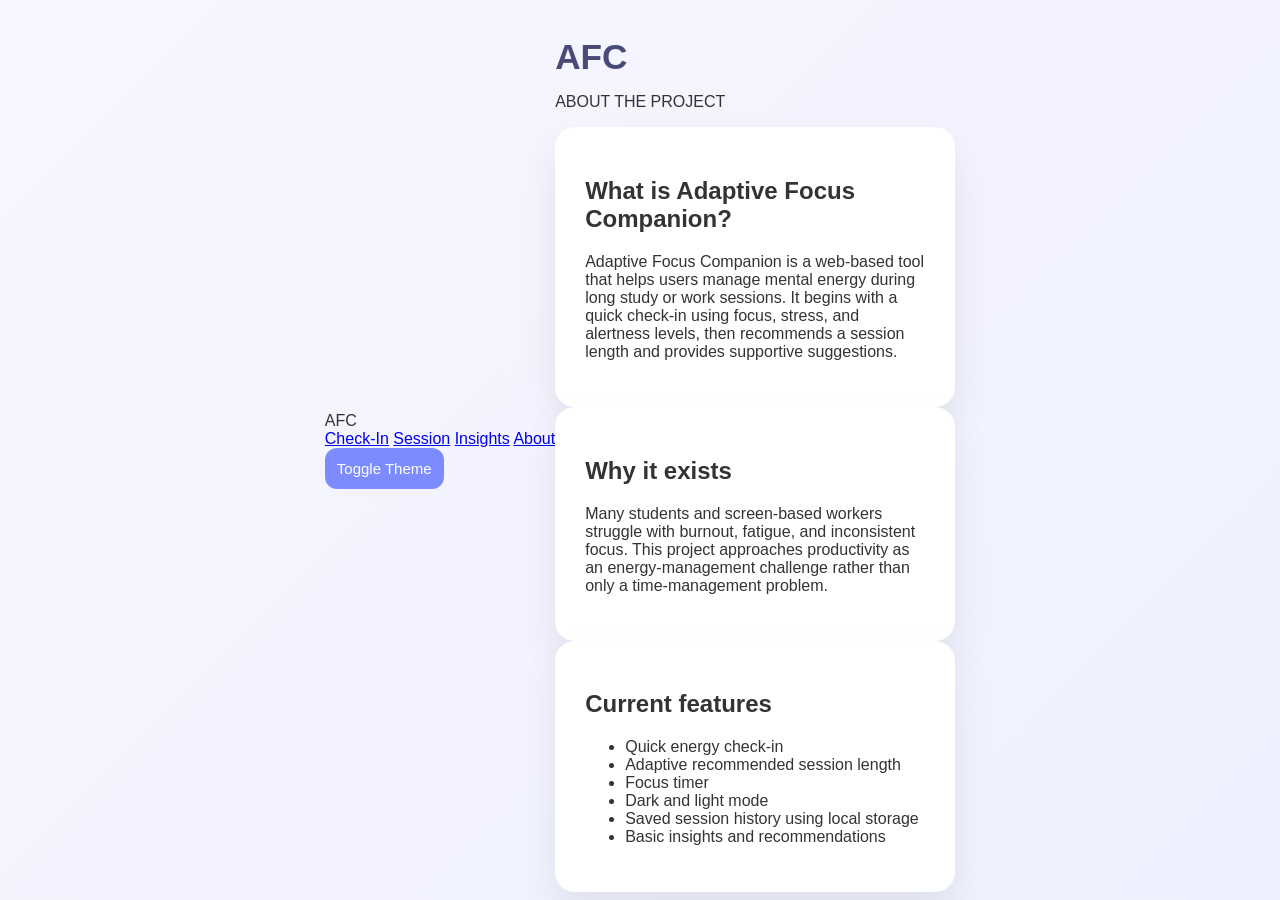
==== about.html @ d0fed510 "Add about page with project description and current features" ====
<!DOCTYPE html>
<html lang="en">
<head>
  <meta charset="UTF-8" />
  <meta name="viewport" content="width=device-width, initial-scale=1.0" />
  <title>AFC | About</title>
  <link rel="preconnect" href="https://fonts.googleapis.com">
  <link rel="preconnect" href="https://fonts.gstatic.com" crossorigin>
  <link href="https://fonts.googleapis.com/css2?family=Cormorant+Garamond:wght@500;600&family=Inter:wght@300;400;500;600&display=swap" rel="stylesheet">
  <link rel="stylesheet" href="style.css" />
</head>
<body>
  <header class="topbar">
    <div class="brand">AFC</div>
    <nav class="nav">
      <a href="index.html">Check-In</a>
      <a href="dashboard.html">Session</a>
      <a href="insights.html">Insights</a>
      <a href="about.html" class="active">About</a>
    </nav>
    <button id="themeToggle" class="theme-btn">Toggle Theme</button>
  </header>

  <main class="page-shell">
    <section class="panel">
      <h1>AFC</h1>
      <p class="eyebrow">ABOUT THE PROJECT</p>

      <div class="about-layout">
        <div class="card">
          <h2>What is Adaptive Focus Companion?</h2>
          <p>
            Adaptive Focus Companion is a web-based tool that helps users manage mental energy during long study or work sessions.
            It begins with a quick check-in using focus, stress, and alertness levels, then recommends a session length and provides
            supportive suggestions.
          </p>
        </div>

        <div class="card">
          <h2>Why it exists</h2>
          <p>
            Many students and screen-based workers struggle with burnout, fatigue, and inconsistent focus. This project approaches
            productivity as an energy-management challenge rather than only a time-management problem.
          </p>
        </div>

        <div class="card">
          <h2>Current features</h2>
          <ul class="simple-list">
            <li>Quick energy check-in</li>
            <li>Adaptive recommended session length</li>
            <li>Focus timer</li>
            <li>Dark and light mode</li>
            <li>Saved session history using local storage</li>
            <li>Basic insights and recommendations</li>
          </ul>
        </div>
      </div>
    </section>
  </main>

  <script src="script.js"></script>
</body>
</html>
---- style.css ----
body {
    margin: 0;
    font-family: -apple-system, BlinkMacSystemFont, "Segoe UI", sans-serif;
    background: linear-gradient(135deg, #f8f6ff, #eef1ff);
    min-height: 100vh;
    display: flex;
    align-items: center;
    justify-content: center;
    color: #333;
}

.app {
    text-align: center;
    padding: 20px;
}

h1 {
    margin-bottom: 8px;
    color: #4a4a7a;
    font-size: 2.2rem;
}

.subtitle {
    color: #777;
    margin-bottom: 25px;
    font-size: 1rem;
}

.card {
    background: white;
    padding: 30px;
    border-radius: 20px;
    width: 340px;
    box-shadow: 0 20px 40px rgba(0, 0, 0, 0.08);
    text-align: left;
}

.slider-group {
    margin-bottom: 18px;
}

.label-row {
    display: flex;
    justify-content: space-between;
    align-items: center;
    margin-bottom: 6px;
}

label {
    font-weight: 600;
    color: #555;
}

.label-row span {
    font-size: 14px;
    color: #7c8cff;
    font-weight: 600;
}

input[type="range"] {
    width: 100%;
    cursor: pointer;
}

.info-box {
    background: #f6f7ff;
    border-radius: 14px;
    padding: 14px;
    margin-top: 20px;
    margin-bottom: 20px;
}

.info-box p {
    margin: 6px 0;
    color: #555;
    font-size: 14px;
    line-height: 1.4;
}

.button-group {
    display: flex;
    gap: 10px;
    margin-top: 10px;
}

button {
    flex: 1;
    padding: 12px;
    border: none;
    border-radius: 12px;
    background: #7c8cff;
    color: white;
    font-size: 15px;
    cursor: pointer;
    transition: 0.2s;
}

button:hover {
    background: #6676ff;
}

.secondary-btn {
    background: #dcdffb;
    color: #4a4a7a;
}

.secondary-btn:hover {
    background: #cfd5ff;
}

#timer {
    font-size: 48px;
    margin-top: 25px;
    font-weight: 700;
    color: #4a4a7a;
    text-align: center;
}

.status {
    margin-top: 12px;
    text-align: center;
    color: #666;
    font-size: 14px;
}

@media (max-width: 420px) {
    .card {
        width: 100%;
        max-width: 320px;
        padding: 22px;
    }

    h1 {
        font-size: 1.8rem;
    }

    #timer {
        font-size: 40px;
    }
}
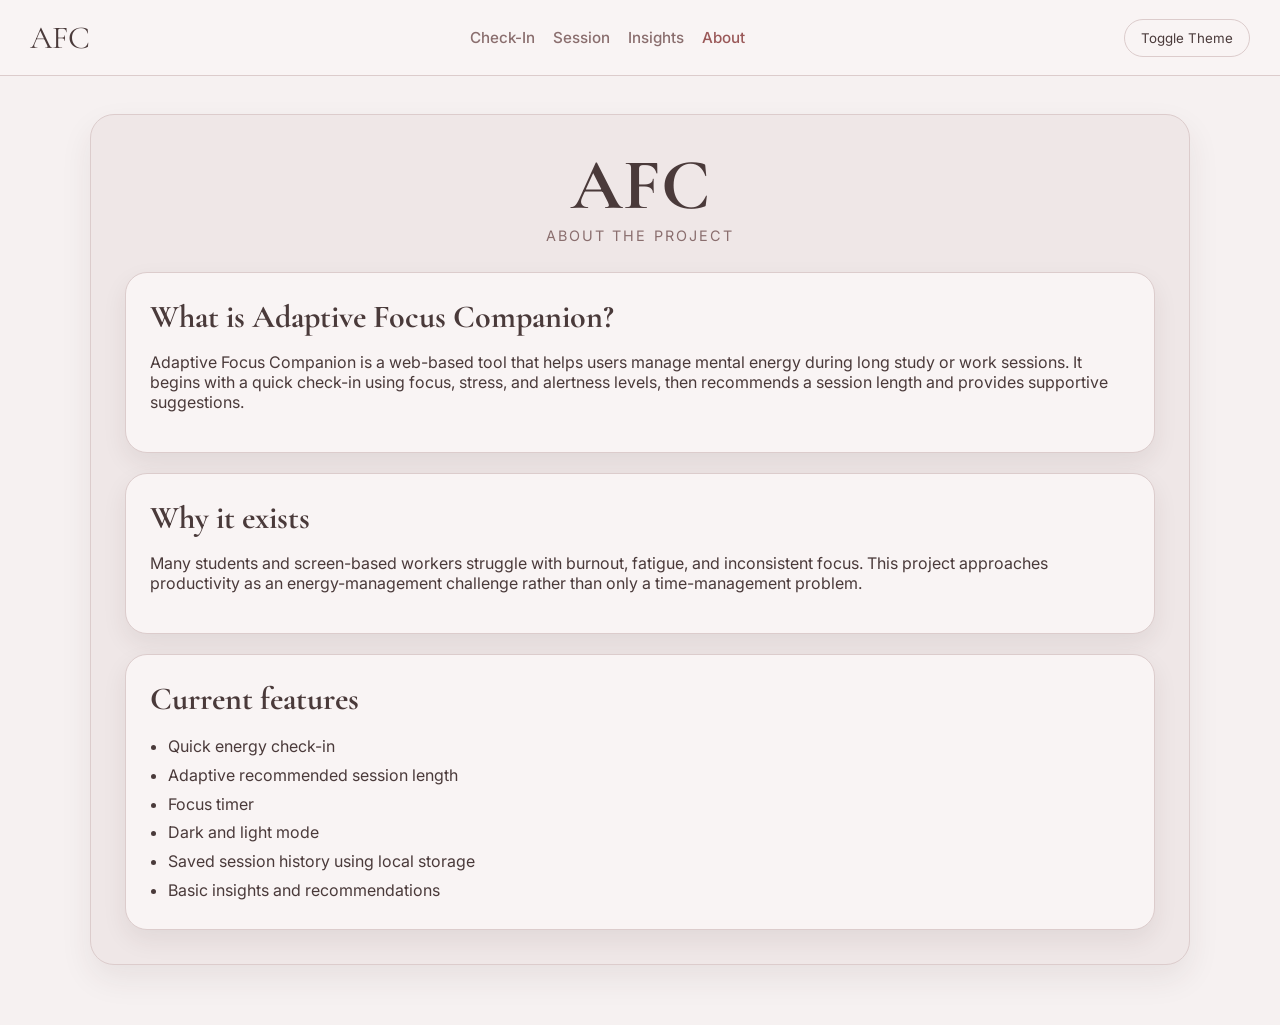
==== commit 90ee79b7: "Rewrite site and remove minimal mode bug" ====
--- a/about.html
+++ b/about.html
@@ -18,7 +18,7 @@
       <a href="insights.html">Insights</a>
       <a href="about.html" class="active">About</a>
     </nav>
-    <button id="themeToggle" class="theme-btn">Toggle Theme</button>
+    <button id="themeToggle" class="theme-btn" type="button">Toggle Theme</button>
   </header>
 
   <main class="page-shell">
--- a/style.css
+++ b/style.css
@@ -1,140 +1,385 @@
+:root {
+  --bg: #f6f1f1;
+  --panel: #efe7e7;
+  --card: #f9f4f4;
+  --text: #4a3a3a;
+  --muted: #8a6e6e;
+  --accent: #9a5858;
+  --accent-dark: #824747;
+  --border: #dccccc;
+  --shadow: rgba(70, 40, 40, 0.08);
+}
+
+body.dark-mode {
+  --bg: #1e1919;
+  --panel: #2a2323;
+  --card: #342b2b;
+  --text: #f2e9e9;
+  --muted: #cdb6b6;
+  --accent: #d08d8d;
+  --accent-dark: #b57575;
+  --border: #4d3d3d;
+  --shadow: rgba(0, 0, 0, 0.28);
+}
+
+* {
+  box-sizing: border-box;
+}
+
 body {
-    margin: 0;
-    font-family: -apple-system, BlinkMacSystemFont, "Segoe UI", sans-serif;
-    background: linear-gradient(135deg, #f8f6ff, #eef1ff);
-    min-height: 100vh;
-    display: flex;
-    align-items: center;
-    justify-content: center;
-    color: #333;
-}
-
-.app {
-    text-align: center;
-    padding: 20px;
+  margin: 0;
+  background: var(--bg);
+  color: var(--text);
+  font-family: "Inter", sans-serif;
+}
+
+h1,
+h2,
+h3,
+.brand {
+  font-family: "Cormorant Garamond", serif;
+}
+
+.topbar {
+  display: flex;
+  align-items: center;
+  justify-content: space-between;
+  gap: 18px;
+  padding: 18px 30px;
+  background: var(--card);
+  border-bottom: 1px solid var(--border);
+  position: sticky;
+  top: 0;
+  z-index: 10;
+}
+
+.brand {
+  font-size: 2rem;
+}
+
+.nav {
+  display: flex;
+  gap: 18px;
+  flex-wrap: wrap;
+}
+
+.nav a {
+  text-decoration: none;
+  color: var(--muted);
+  font-weight: 500;
+  font-size: 0.95rem;
+}
+
+.nav a.active,
+.nav a:hover {
+  color: var(--accent);
+}
+
+.theme-btn,
+.primary-btn,
+.secondary-btn {
+  border: none;
+  border-radius: 999px;
+  cursor: pointer;
+  font-family: inherit;
+  transition: 0.2s ease;
+}
+
+.theme-btn {
+  padding: 10px 16px;
+  background: transparent;
+  border: 1px solid var(--border);
+  color: var(--text);
+}
+
+.primary-btn {
+  padding: 13px 22px;
+  background: var(--accent);
+  color: white;
+}
+
+.primary-btn:hover {
+  background: var(--accent-dark);
+}
+
+.secondary-btn {
+  padding: 13px 22px;
+  background: transparent;
+  border: 1px solid var(--border);
+  color: var(--text);
+}
+
+.secondary-btn:hover,
+.theme-btn:hover {
+  background: rgba(255, 255, 255, 0.08);
+}
+
+.page-shell {
+  display: flex;
+  justify-content: center;
+  padding: 38px 20px 60px;
+}
+
+.panel {
+  width: 100%;
+  max-width: 1100px;
+  background: var(--panel);
+  border: 1px solid var(--border);
+  border-radius: 24px;
+  padding: 34px;
+  box-shadow: 0 14px 32px var(--shadow);
+}
+
+.panel-checkin {
+  max-width: 760px;
 }
 
 h1 {
-    margin-bottom: 8px;
-    color: #4a4a7a;
-    font-size: 2.2rem;
-}
-
-.subtitle {
-    color: #777;
-    margin-bottom: 25px;
-    font-size: 1rem;
-}
-
-.card {
-    background: white;
-    padding: 30px;
-    border-radius: 20px;
-    width: 340px;
-    box-shadow: 0 20px 40px rgba(0, 0, 0, 0.08);
-    text-align: left;
+  margin: 0;
+  font-size: 4.5rem;
+  text-align: center;
+  line-height: 1;
+}
+
+.eyebrow {
+  text-align: center;
+  letter-spacing: 0.14em;
+  color: var(--muted);
+  font-size: 0.9rem;
+  margin: 6px 0 28px;
+}
+
+.content-block,
+.card,
+.wide-card {
+  background: var(--card);
+  border: 1px solid var(--border);
+  border-radius: 22px;
+  padding: 24px;
+  box-shadow: 0 10px 24px var(--shadow);
+}
+
+.content-block + .content-block {
+  margin-top: 20px;
+}
+
+.content-block h2,
+.card h2,
+.wide-card h2 {
+  margin: 0 0 14px;
+  font-size: 2rem;
 }
 
 .slider-group {
-    margin-bottom: 18px;
-}
-
-.label-row {
-    display: flex;
-    justify-content: space-between;
-    align-items: center;
-    margin-bottom: 6px;
-}
-
-label {
-    font-weight: 600;
-    color: #555;
-}
-
-.label-row span {
-    font-size: 14px;
-    color: #7c8cff;
-    font-weight: 600;
+  margin-bottom: 22px;
+}
+
+.slider-head {
+  display: flex;
+  align-items: center;
+  justify-content: space-between;
+  margin-bottom: 8px;
+}
+
+.slider-head label {
+  font-weight: 600;
+}
+
+.slider-head span {
+  color: var(--accent);
+  font-weight: 600;
 }
 
 input[type="range"] {
-    width: 100%;
-    cursor: pointer;
-}
-
-.info-box {
-    background: #f6f7ff;
-    border-radius: 14px;
-    padding: 14px;
-    margin-top: 20px;
-    margin-bottom: 20px;
-}
-
-.info-box p {
-    margin: 6px 0;
-    color: #555;
-    font-size: 14px;
-    line-height: 1.4;
-}
-
-.button-group {
-    display: flex;
-    gap: 10px;
-    margin-top: 10px;
-}
-
-button {
-    flex: 1;
-    padding: 12px;
-    border: none;
-    border-radius: 12px;
-    background: #7c8cff;
-    color: white;
-    font-size: 15px;
-    cursor: pointer;
-    transition: 0.2s;
-}
-
-button:hover {
-    background: #6676ff;
-}
-
-.secondary-btn {
-    background: #dcdffb;
-    color: #4a4a7a;
-}
-
-.secondary-btn:hover {
-    background: #cfd5ff;
-}
-
-#timer {
-    font-size: 48px;
-    margin-top: 25px;
-    font-weight: 700;
-    color: #4a4a7a;
-    text-align: center;
-}
-
-.status {
-    margin-top: 12px;
-    text-align: center;
-    color: #666;
-    font-size: 14px;
-}
-
-@media (max-width: 420px) {
-    .card {
-        width: 100%;
-        max-width: 320px;
-        padding: 22px;
-    }
-
-    h1 {
-        font-size: 1.8rem;
-    }
-
-    #timer {
-        font-size: 40px;
-    }
+  width: 100%;
+  accent-color: var(--accent);
+}
+
+.slider-note,
+.small-text,
+.support-text {
+  color: var(--muted);
+  line-height: 1.6;
+  margin-top: 8px;
+}
+
+.recommendation-time {
+  margin: 0 0 8px;
+  font-size: 2rem;
+  color: var(--accent);
+  font-weight: 700;
+}
+
+.suggestion-box {
+  margin-top: 18px;
+  padding-top: 16px;
+  border-top: 1px solid var(--border);
+}
+
+.suggestion-box h3 {
+  margin: 0 0 10px;
+  font-size: 1.4rem;
+}
+
+.suggestion-box ul,
+.simple-list {
+  margin: 0;
+  padding-left: 18px;
+  line-height: 1.8;
+}
+
+.button-row {
+  display: flex;
+  gap: 12px;
+  margin-top: 22px;
+  flex-wrap: wrap;
+}
+
+.small-gap {
+  justify-content: center;
+}
+
+.dashboard-grid {
+  display: grid;
+  grid-template-columns: repeat(3, 1fr);
+  gap: 20px;
+}
+
+.center-card {
+  text-align: center;
+}
+
+.large-stat {
+  font-size: 2.8rem;
+  color: var(--accent);
+  margin: 12px 0;
+}
+
+.timer-display {
+  font-size: 3.6rem;
+  font-weight: 700;
+  color: var(--accent);
+  margin: 10px 0 8px;
+}
+
+.state-tags {
+  display: flex;
+  flex-wrap: wrap;
+  gap: 10px;
+  margin-bottom: 18px;
+}
+
+.state-tag {
+  display: inline-block;
+  padding: 8px 14px;
+  border-radius: 999px;
+  background: var(--panel);
+  border: 1px solid var(--border);
+  color: var(--accent);
+  font-weight: 600;
+}
+
+.fake-chart {
+  position: relative;
+  height: 220px;
+  margin: 16px 0 6px;
+}
+
+.axis-y,
+.axis-x {
+  position: absolute;
+  background: var(--accent);
+}
+
+.axis-y {
+  left: 22px;
+  bottom: 22px;
+  width: 6px;
+  height: 150px;
+}
+
+.axis-x {
+  left: 22px;
+  bottom: 22px;
+  width: 180px;
+  height: 6px;
+}
+
+.chart-line {
+  position: absolute;
+  left: 52px;
+  bottom: 52px;
+  width: 150px;
+  height: 70px;
+  border-bottom: 8px solid var(--muted);
+  border-left: 8px solid transparent;
+  border-radius: 40px;
+  transform: skewX(-25deg);
+}
+
+.stats-list p {
+  margin: 10px 0;
+}
+
+.wide-card {
+  margin-top: 22px;
+}
+
+.wide-card-head {
+  display: flex;
+  align-items: center;
+  justify-content: space-between;
+  gap: 20px;
+  flex-wrap: wrap;
+}
+
+.history-list {
+  display: grid;
+  gap: 12px;
+  margin-top: 18px;
+}
+
+.history-item {
+  background: var(--card);
+  border: 1px solid var(--border);
+  border-radius: 16px;
+  padding: 14px;
+}
+
+.history-item p {
+  margin: 6px 0;
+}
+
+.about-layout {
+  display: grid;
+  gap: 20px;
+}
+
+@media (max-width: 900px) {
+  .dashboard-grid {
+    grid-template-columns: 1fr;
+  }
+}
+
+@media (max-width: 700px) {
+  .topbar {
+    flex-direction: column;
+    align-items: flex-start;
+  }
+
+  .nav {
+    gap: 12px;
+  }
+
+  .panel {
+    padding: 24px;
+  }
+
+  h1 {
+    font-size: 3.2rem;
+  }
+
+  .timer-display {
+    font-size: 2.8rem;
+  }
 }
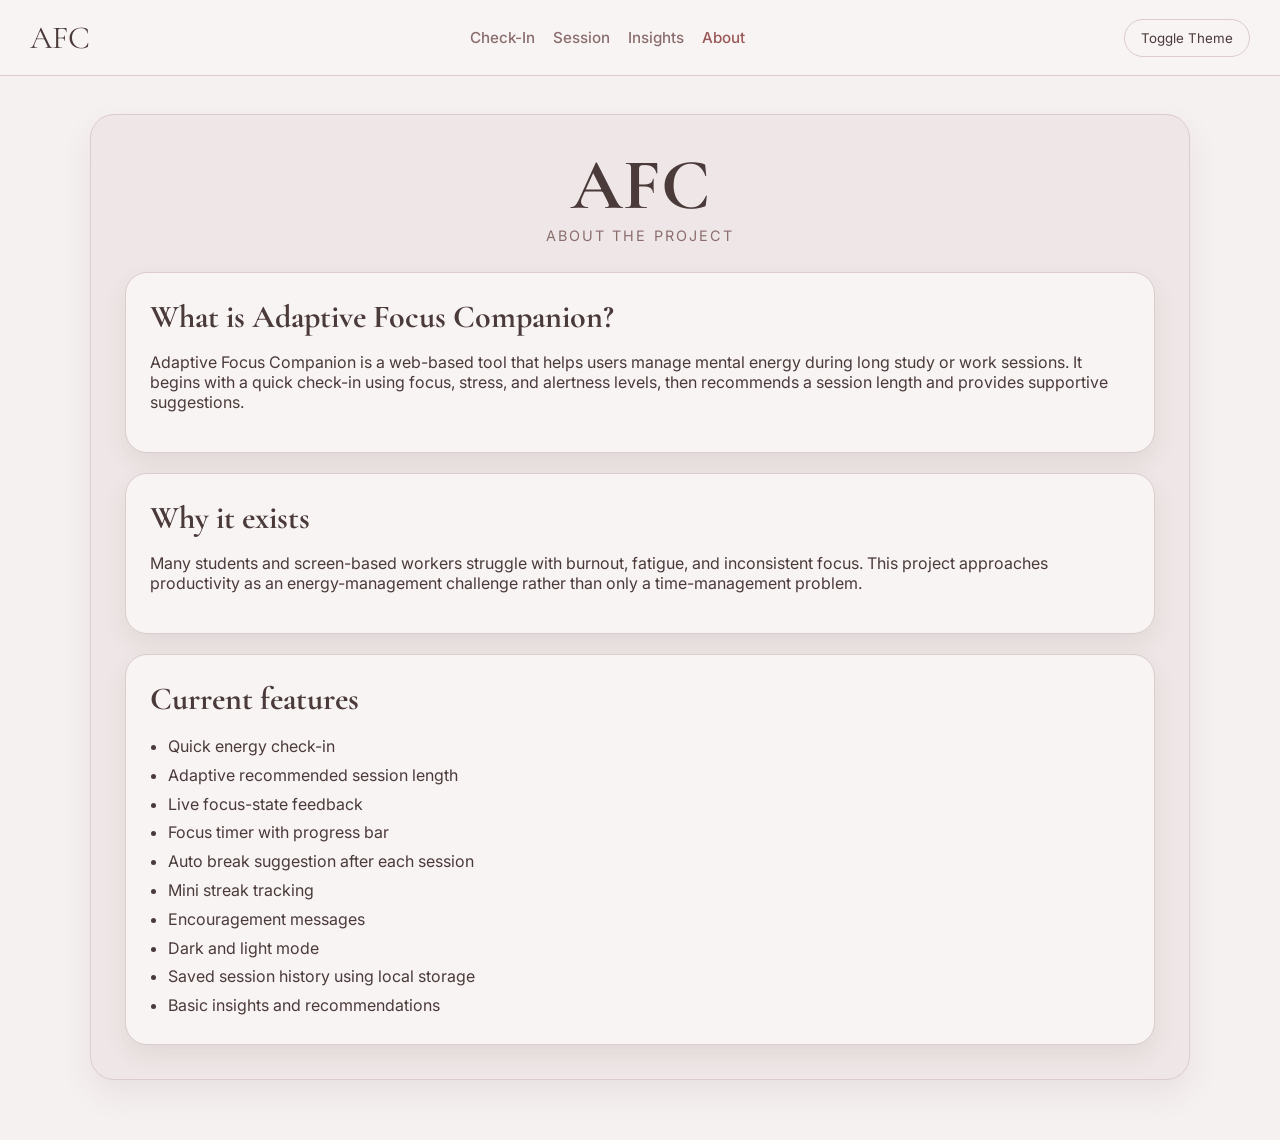
==== commit ce682fdb: "Update about section to include new features and enhancements" ====
--- a/about.html
+++ b/about.html
@@ -49,7 +49,11 @@
           <ul class="simple-list">
             <li>Quick energy check-in</li>
             <li>Adaptive recommended session length</li>
-            <li>Focus timer</li>
+            <li>Live focus-state feedback</li>
+            <li>Focus timer with progress bar</li>
+            <li>Auto break suggestion after each session</li>
+            <li>Mini streak tracking</li>
+            <li>Encouragement messages</li>
             <li>Dark and light mode</li>
             <li>Saved session history using local storage</li>
             <li>Basic insights and recommendations</li>
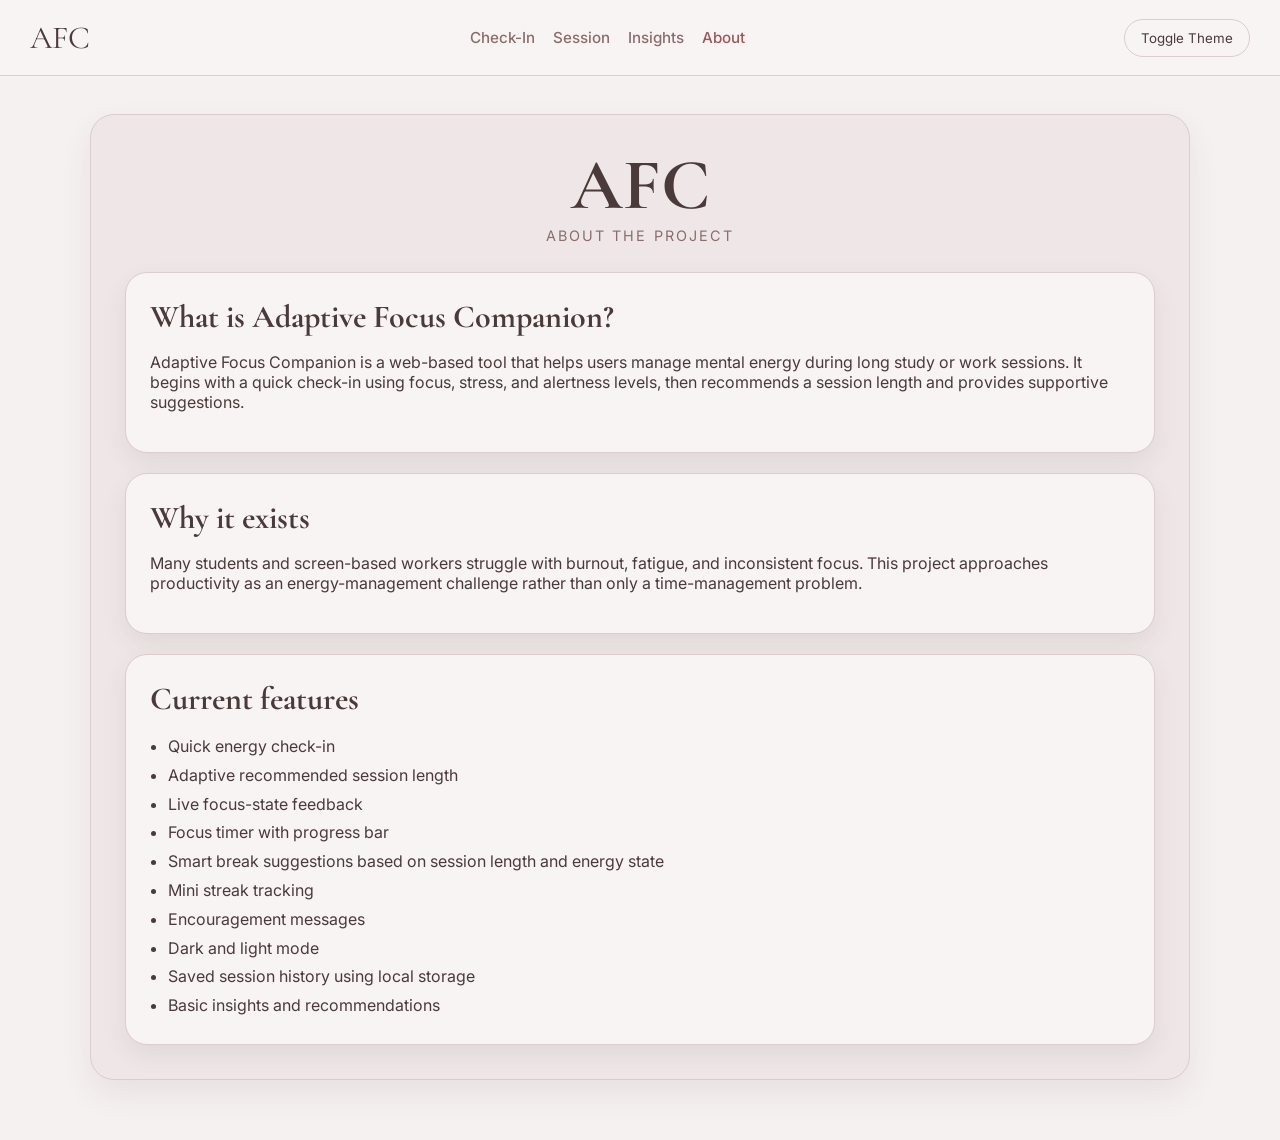
==== commit b88d72a6: "Implement smart break suggestions based on session data; enhance check-in and dashboard displays wit" ====
--- a/about.html
+++ b/about.html
@@ -51,7 +51,7 @@
             <li>Adaptive recommended session length</li>
             <li>Live focus-state feedback</li>
             <li>Focus timer with progress bar</li>
-            <li>Auto break suggestion after each session</li>
+            <li>Smart break suggestions based on session length and energy state</li>
             <li>Mini streak tracking</li>
             <li>Encouragement messages</li>
             <li>Dark and light mode</li>
--- a/style.css
+++ b/style.css
@@ -187,7 +187,8 @@
 
 .slider-head span {
   color: var(--accent);
-  font-weight: 600;
+  font-weight: 700;
+  font-size: 1.05rem;
 }
 
 input[type="range"] {
@@ -210,6 +211,35 @@
   font-weight: 700;
 }
 
+.focus-state {
+  margin: 0 0 8px;
+  color: var(--accent);
+  font-weight: 600;
+}
+
+.emphasis-text {
+  font-weight: 600;
+}
+
+.quote-box {
+  margin-top: 18px;
+  padding: 16px;
+  border-radius: 18px;
+  background: var(--panel);
+  border: 1px solid var(--border);
+}
+
+.quote-box h3 {
+  margin: 0 0 8px;
+  font-size: 1.35rem;
+}
+
+.quote-box p {
+  margin: 0;
+  line-height: 1.7;
+  color: var(--text);
+}
+
 .suggestion-box {
   margin-top: 18px;
   padding-top: 16px;
@@ -262,6 +292,23 @@
   margin: 10px 0 8px;
 }
 
+.progress-bar {
+  width: 100%;
+  height: 10px;
+  background: var(--panel);
+  border: 1px solid var(--border);
+  border-radius: 999px;
+  overflow: hidden;
+  margin: 14px 0 10px;
+}
+
+.progress-fill {
+  height: 100%;
+  width: 0%;
+  background: var(--accent);
+  transition: width 0.8s linear;
+}
+
 .state-tags {
   display: flex;
   flex-wrap: wrap;
@@ -277,6 +324,41 @@
   border: 1px solid var(--border);
   color: var(--accent);
   font-weight: 600;
+}
+
+.break-box {
+  background: var(--card);
+  border: 1px solid var(--border);
+  border-radius: 18px;
+  padding: 18px;
+  margin-top: 18px;
+}
+
+.large-break-text {
+  font-size: 1.2rem;
+  margin: 0 0 8px;
+  color: var(--text);
+}
+
+.smart-break-details {
+  margin-top: 16px;
+  padding-top: 16px;
+  border-top: 1px solid var(--border);
+}
+
+.break-pill {
+  display: inline-block;
+  margin: 0 0 8px;
+  padding: 8px 14px;
+  border-radius: 999px;
+  background: var(--panel);
+  border: 1px solid var(--border);
+  color: var(--accent);
+  font-weight: 600;
+}
+
+.break-steps {
+  margin-top: 10px;
 }
 
 .fake-chart {
